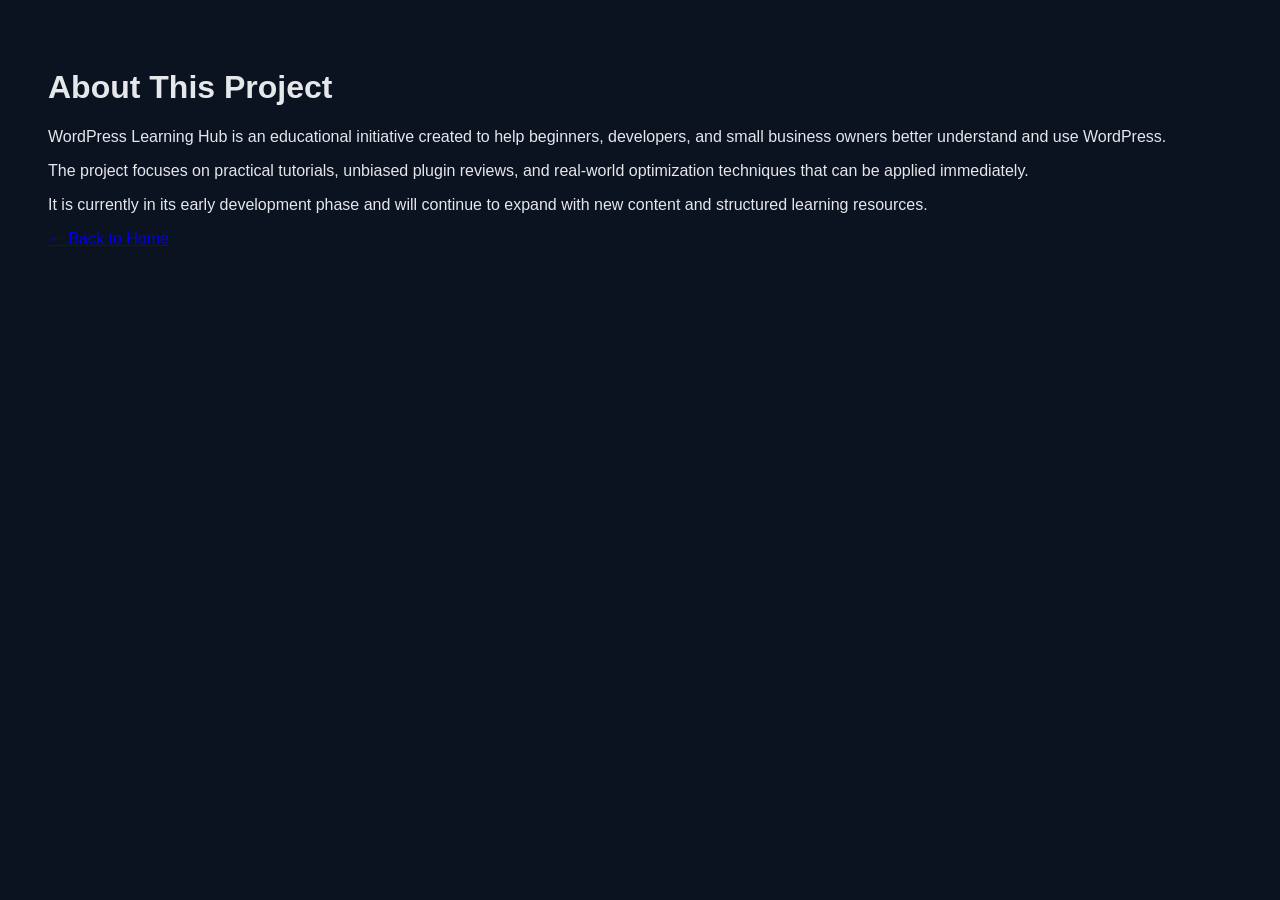
==== about.html @ 6f2369e5 "Create about.html" ====
<!DOCTYPE html>
<html lang="en">
<head>
  <meta charset="UTF-8">
  <title>About - WordPress Learning Hub</title>
</head>
<body style="font-family: Arial; background:#0b1220; color:#e5e7eb; padding:40px;">

<h1>About This Project</h1>

<p>
WordPress Learning Hub is an educational initiative created to help beginners,
developers, and small business owners better understand and use WordPress.
</p>

<p>
The project focuses on practical tutorials, unbiased plugin reviews,
and real-world optimization techniques that can be applied immediately.
</p>

<p>
It is currently in its early development phase and will continue to expand
with new content and structured learning resources.
</p>

<p><a href="index.html">← Back to Home</a></p>

</body>
</html>
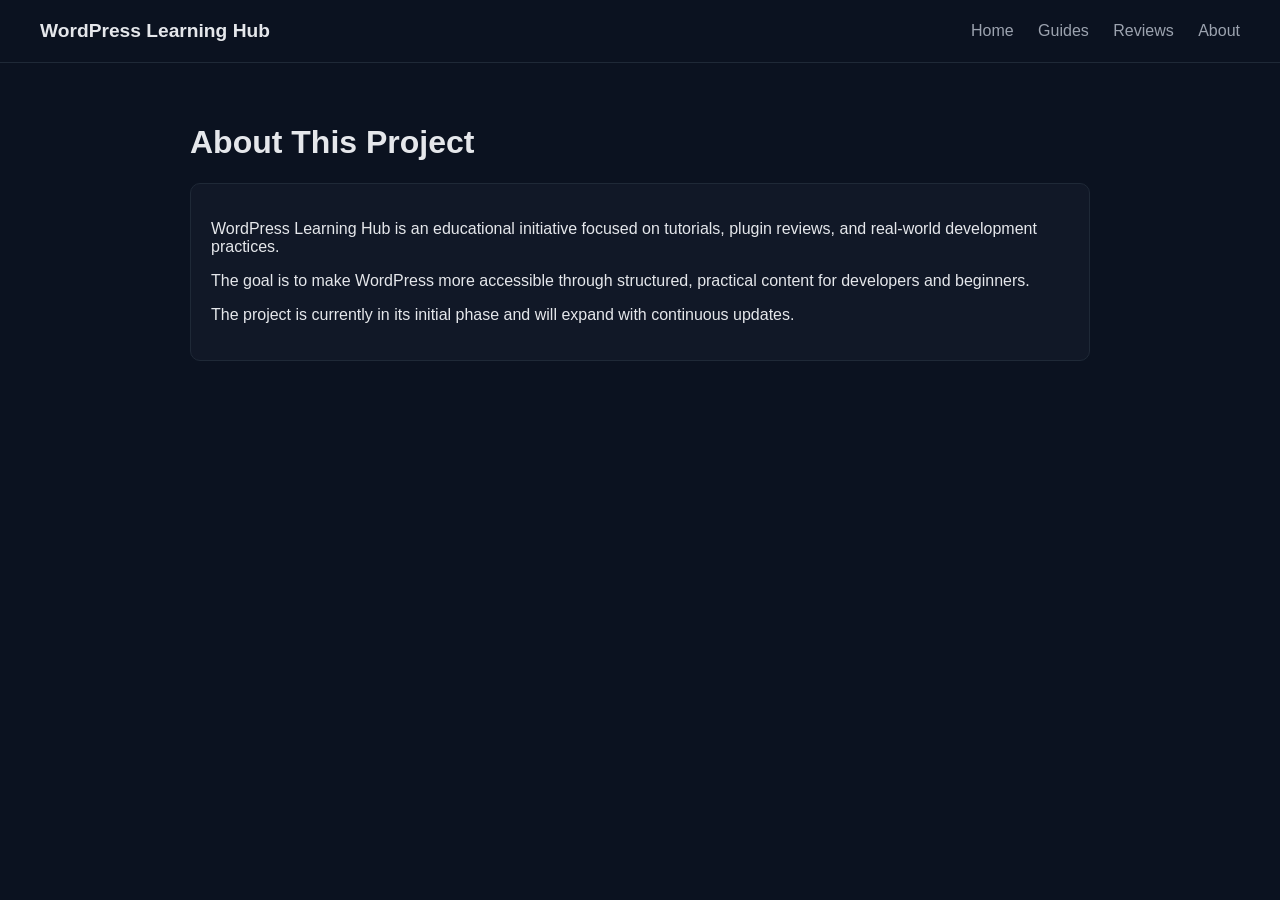
==== commit 53a5eb6d: "Update about.html" ====
--- a/about.html
+++ b/about.html
@@ -3,27 +3,42 @@
 <head>
   <meta charset="UTF-8">
   <title>About - WordPress Learning Hub</title>
+  <link rel="stylesheet" href="style.css">
 </head>
-<body style="font-family: Arial; background:#0b1220; color:#e5e7eb; padding:40px;">
 
-<h1>About This Project</h1>
+<body>
 
-<p>
-WordPress Learning Hub is an educational initiative created to help beginners,
-developers, and small business owners better understand and use WordPress.
-</p>
+<header>
+  <h1>WordPress Learning Hub</h1>
+  <nav>
+    <a href="index.html">Home</a>
+    <a href="guides.html">Guides</a>
+    <a href="reviews.html">Reviews</a>
+    <a href="about.html">About</a>
+  </nav>
+</header>
 
-<p>
-The project focuses on practical tutorials, unbiased plugin reviews,
-and real-world optimization techniques that can be applied immediately.
-</p>
+<div class="section">
+  <h1>About This Project</h1>
 
-<p>
-It is currently in its early development phase and will continue to expand
-with new content and structured learning resources.
-</p>
+  <div class="card">
+    <p>
+      WordPress Learning Hub is an educational initiative focused on tutorials,
+      plugin reviews, and real-world development practices.
+    </p>
 
-<p><a href="index.html">← Back to Home</a></p>
+    <p>
+      The goal is to make WordPress more accessible through structured,
+      practical content for developers and beginners.
+    </p>
+
+    <p>
+      The project is currently in its initial phase and will expand with
+      continuous updates.
+    </p>
+  </div>
+
+</div>
 
 </body>
 </html>
--- a/style.css
+++ b/style.css
@@ -0,0 +1,43 @@
+body {
+  margin: 0;
+  font-family: -apple-system, BlinkMacSystemFont, "Segoe UI", Roboto, Arial;
+  background: #0b1220;
+  color: #e5e7eb;
+}
+
+header {
+  padding: 20px 40px;
+  border-bottom: 1px solid #1f2937;
+  display: flex;
+  justify-content: space-between;
+  align-items: center;
+}
+
+header h1 {
+  font-size: 1.2rem;
+  margin: 0;
+}
+
+nav a {
+  color: #9ca3af;
+  margin-left: 20px;
+  text-decoration: none;
+}
+
+nav a:hover {
+  color: white;
+}
+
+.section {
+  padding: 40px;
+  max-width: 900px;
+  margin: auto;
+}
+
+.card {
+  background: #111827;
+  padding: 20px;
+  border-radius: 10px;
+  border: 1px solid #1f2937;
+  margin-bottom: 20px;
+}
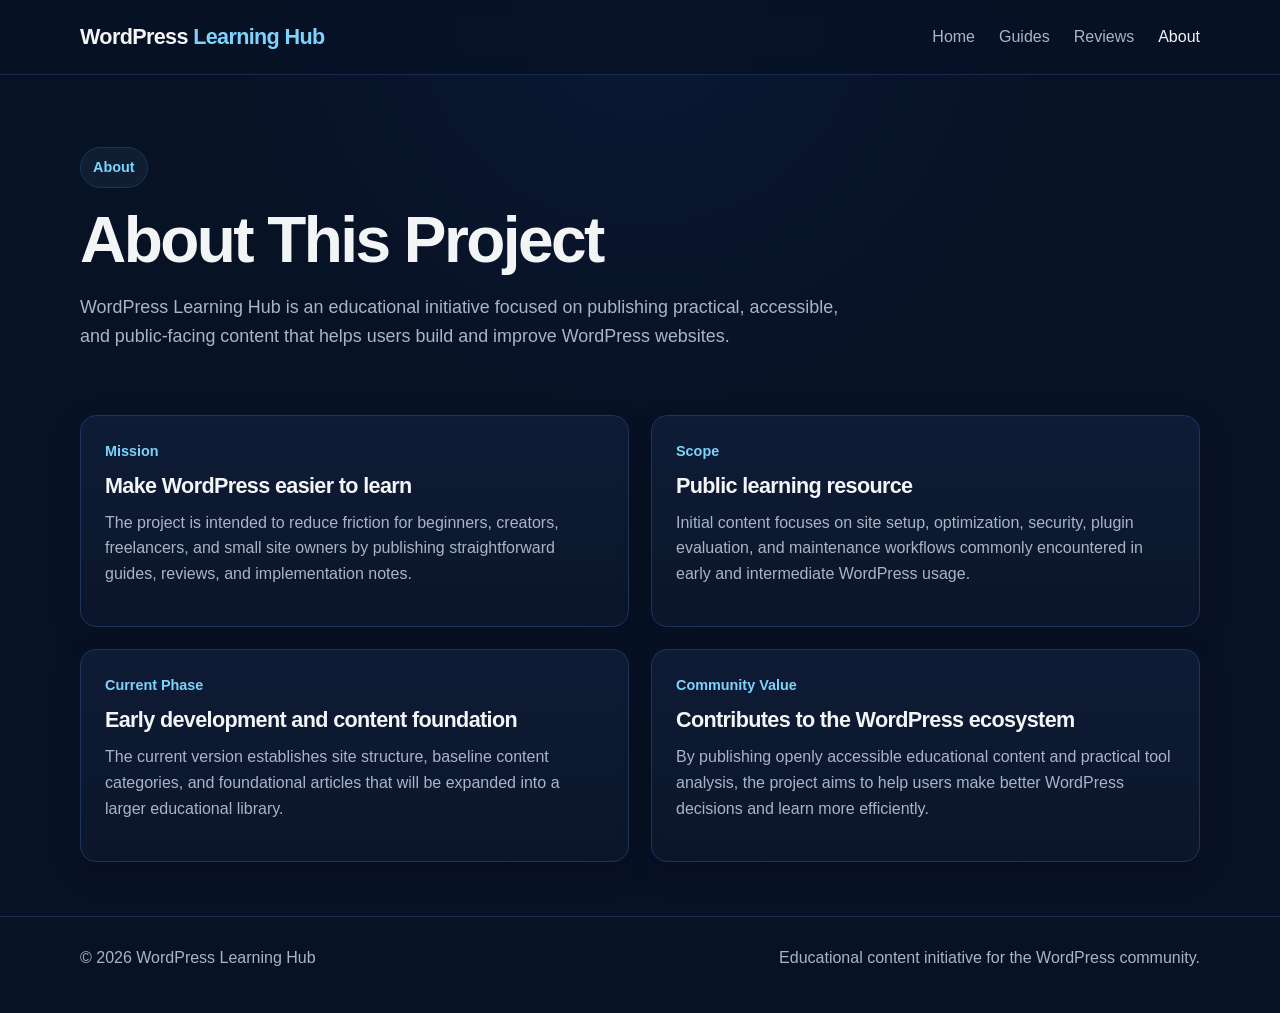
==== commit 42810545: "v2" ====
--- a/about.html
+++ b/about.html
@@ -1,44 +1,83 @@
 <!DOCTYPE html>
 <html lang="en">
 <head>
-  <meta charset="UTF-8">
+  <meta charset="UTF-8" />
+  <meta name="viewport" content="width=device-width, initial-scale=1.0" />
   <title>About - WordPress Learning Hub</title>
-  <link rel="stylesheet" href="style.css">
+  <meta name="description" content="About the WordPress Learning Hub educational project." />
+  <link rel="stylesheet" href="style.css" />
 </head>
+<body>
+  <header class="site-header">
+    <div class="container header-inner">
+      <a class="brand" href="index.html">WordPress <span>Learning Hub</span></a>
+      <nav class="site-nav">
+        <a href="index.html">Home</a>
+        <a href="guides.html">Guides</a>
+        <a href="reviews.html">Reviews</a>
+        <a class="active" href="about.html">About</a>
+      </nav>
+    </div>
+  </header>
 
-<body>
+  <main>
+    <section class="page-hero">
+      <div class="container">
+        <div class="eyebrow">About</div>
+        <h1>About This Project</h1>
+        <p>
+          WordPress Learning Hub is an educational initiative focused on publishing practical,
+          accessible, and public-facing content that helps users build and improve WordPress websites.
+        </p>
+      </div>
+    </section>
 
-<header>
-  <h1>WordPress Learning Hub</h1>
-  <nav>
-    <a href="index.html">Home</a>
-    <a href="guides.html">Guides</a>
-    <a href="reviews.html">Reviews</a>
-    <a href="about.html">About</a>
-  </nav>
-</header>
+    <section class="section">
+      <div class="container grid grid-2">
+        <div class="card">
+          <div class="meta">Mission</div>
+          <h3>Make WordPress easier to learn</h3>
+          <p>
+            The project is intended to reduce friction for beginners, creators, freelancers, and small site owners
+            by publishing straightforward guides, reviews, and implementation notes.
+          </p>
+        </div>
 
-<div class="section">
-  <h1>About This Project</h1>
+        <div class="card">
+          <div class="meta">Scope</div>
+          <h3>Public learning resource</h3>
+          <p>
+            Initial content focuses on site setup, optimization, security, plugin evaluation,
+            and maintenance workflows commonly encountered in early and intermediate WordPress usage.
+          </p>
+        </div>
 
-  <div class="card">
-    <p>
-      WordPress Learning Hub is an educational initiative focused on tutorials,
-      plugin reviews, and real-world development practices.
-    </p>
+        <div class="card">
+          <div class="meta">Current Phase</div>
+          <h3>Early development and content foundation</h3>
+          <p>
+            The current version establishes site structure, baseline content categories,
+            and foundational articles that will be expanded into a larger educational library.
+          </p>
+        </div>
 
-    <p>
-      The goal is to make WordPress more accessible through structured,
-      practical content for developers and beginners.
-    </p>
+        <div class="card">
+          <div class="meta">Community Value</div>
+          <h3>Contributes to the WordPress ecosystem</h3>
+          <p>
+            By publishing openly accessible educational content and practical tool analysis,
+            the project aims to help users make better WordPress decisions and learn more efficiently.
+          </p>
+        </div>
+      </div>
+    </section>
+  </main>
 
-    <p>
-      The project is currently in its initial phase and will expand with
-      continuous updates.
-    </p>
-  </div>
-
-</div>
-
+  <footer class="site-footer">
+    <div class="container footer-inner">
+      <div>© 2026 WordPress Learning Hub</div>
+      <div>Educational content initiative for the WordPress community.</div>
+    </div>
+  </footer>
 </body>
 </html>
--- a/style.css
+++ b/style.css
@@ -1,43 +1,436 @@
+:root {
+  --bg: #081225;
+  --bg-soft: #0d1a33;
+  --panel: #0f1c36;
+  --panel-hover: #152544;
+  --border: #1f335c;
+  --text: #f3f4f6;
+  --muted: #aab4c8;
+  --accent: #7dd3fc;
+  --max-width: 1120px;
+  --radius: 16px;
+  --shadow: 0 10px 30px rgba(0, 0, 0, 0.18);
+}
+
+* {
+  box-sizing: border-box;
+}
+
+html {
+  scroll-behavior: smooth;
+}
+
 body {
   margin: 0;
-  font-family: -apple-system, BlinkMacSystemFont, "Segoe UI", Roboto, Arial;
-  background: #0b1220;
-  color: #e5e7eb;
-}
-
-header {
-  padding: 20px 40px;
-  border-bottom: 1px solid #1f2937;
+  font-family: Inter, -apple-system, BlinkMacSystemFont, "Segoe UI", Roboto, Arial, sans-serif;
+  background:
+    radial-gradient(circle at top, rgba(37, 99, 235, 0.08), transparent 35%),
+    var(--bg);
+  color: var(--text);
+  line-height: 1.6;
+}
+
+a {
+  color: inherit;
+  text-decoration: none;
+}
+
+img {
+  max-width: 100%;
+  display: block;
+}
+
+.container {
+  width: min(var(--max-width), calc(100% - 40px));
+  margin: 0 auto;
+}
+
+.site-header {
+  position: sticky;
+  top: 0;
+  z-index: 20;
+  backdrop-filter: blur(10px);
+  background: rgba(8, 18, 37, 0.82);
+  border-bottom: 1px solid rgba(31, 51, 92, 0.75);
+}
+
+.header-inner {
+  min-height: 74px;
+  display: flex;
+  align-items: center;
+  justify-content: space-between;
+  gap: 24px;
+}
+
+.brand {
+  font-size: 1.35rem;
+  font-weight: 800;
+  letter-spacing: -0.03em;
+}
+
+.brand span {
+  color: var(--accent);
+}
+
+.site-nav {
+  display: flex;
+  gap: 24px;
+  flex-wrap: wrap;
+}
+
+.site-nav a {
+  color: var(--muted);
+  font-weight: 500;
+  transition: color 0.2s ease;
+}
+
+.site-nav a:hover,
+.site-nav a.active {
+  color: var(--text);
+}
+
+.hero {
+  padding: 92px 0 56px;
+}
+
+.hero-inner {
+  max-width: 820px;
+}
+
+.eyebrow {
+  display: inline-block;
+  margin-bottom: 18px;
+  padding: 8px 12px;
+  border: 1px solid var(--border);
+  border-radius: 999px;
+  color: var(--accent);
+  background: rgba(125, 211, 252, 0.06);
+  font-size: 0.9rem;
+  font-weight: 600;
+}
+
+.hero h1,
+.page-hero h1,
+.article-header h1 {
+  margin: 0 0 18px;
+  line-height: 1.08;
+  letter-spacing: -0.04em;
+  font-size: clamp(2.4rem, 5vw, 4.25rem);
+}
+
+.hero p,
+.page-hero p,
+.article-header p {
+  margin: 0;
+  max-width: 760px;
+  color: var(--muted);
+  font-size: 1.12rem;
+}
+
+.hero-actions {
+  margin-top: 32px;
+  display: flex;
+  gap: 14px;
+  flex-wrap: wrap;
+}
+
+.button {
+  display: inline-flex;
+  align-items: center;
+  justify-content: center;
+  min-height: 46px;
+  padding: 0 18px;
+  border-radius: 12px;
+  border: 1px solid var(--border);
+  font-weight: 700;
+  transition: transform 0.15s ease, background 0.2s ease, border-color 0.2s ease;
+}
+
+.button:hover {
+  transform: translateY(-1px);
+}
+
+.button-primary {
+  background: #102446;
+  color: var(--text);
+}
+
+.button-primary:hover {
+  background: #153058;
+}
+
+.button-secondary {
+  background: transparent;
+  color: var(--muted);
+}
+
+.button-secondary:hover {
+  color: var(--text);
+  border-color: #355189;
+}
+
+.section {
+  padding: 34px 0 54px;
+}
+
+.section-header {
+  margin-bottom: 22px;
+}
+
+.section-header h2 {
+  margin: 0 0 10px;
+  font-size: 1.7rem;
+  letter-spacing: -0.03em;
+}
+
+.section-header p {
+  margin: 0;
+  color: var(--muted);
+  max-width: 740px;
+}
+
+.grid {
+  display: grid;
+  gap: 22px;
+}
+
+.grid-3 {
+  grid-template-columns: repeat(3, minmax(0, 1fr));
+}
+
+.grid-2 {
+  grid-template-columns: repeat(2, minmax(0, 1fr));
+}
+
+.card {
+  display: block;
+  background: linear-gradient(180deg, rgba(15, 28, 54, 0.95), rgba(11, 22, 43, 0.98));
+  border: 1px solid var(--border);
+  border-radius: var(--radius);
+  padding: 24px;
+  box-shadow: var(--shadow);
+  transition: transform 0.18s ease, border-color 0.2s ease, background 0.2s ease;
+}
+
+.card:hover {
+  transform: translateY(-3px);
+  border-color: #355189;
+  background: linear-gradient(180deg, rgba(21, 37, 68, 0.98), rgba(12, 24, 46, 1));
+}
+
+.card .meta {
+  margin-bottom: 10px;
+  color: var(--accent);
+  font-size: 0.9rem;
+  font-weight: 700;
+}
+
+.card h3 {
+  margin: 0 0 10px;
+  font-size: 1.35rem;
+  line-height: 1.25;
+  letter-spacing: -0.03em;
+}
+
+.card p {
+  margin: 0 0 16px;
+  color: var(--muted);
+}
+
+.card-link {
+  color: var(--text);
+  font-weight: 700;
+}
+
+.stats {
+  display: grid;
+  grid-template-columns: repeat(3, minmax(0, 1fr));
+  gap: 18px;
+  margin-top: 28px;
+}
+
+.stat {
+  padding: 20px;
+  border-radius: 14px;
+  border: 1px solid var(--border);
+  background: rgba(15, 28, 54, 0.7);
+}
+
+.stat strong {
+  display: block;
+  margin-bottom: 6px;
+  font-size: 1.45rem;
+  letter-spacing: -0.03em;
+}
+
+.stat span {
+  color: var(--muted);
+}
+
+.page-hero,
+.article-header {
+  padding: 72px 0 30px;
+}
+
+.list {
+  display: grid;
+  gap: 18px;
+}
+
+.list-item {
+  display: block;
+  padding: 22px 24px;
+  border: 1px solid var(--border);
+  border-radius: 14px;
+  background: rgba(15, 28, 54, 0.78);
+  transition: transform 0.18s ease, border-color 0.2s ease;
+}
+
+.list-item:hover {
+  transform: translateY(-2px);
+  border-color: #355189;
+}
+
+.list-item .meta {
+  color: var(--accent);
+  font-size: 0.9rem;
+  font-weight: 700;
+  margin-bottom: 8px;
+}
+
+.list-item h2 {
+  margin: 0 0 8px;
+  font-size: 1.45rem;
+  letter-spacing: -0.03em;
+}
+
+.list-item p {
+  margin: 0;
+  color: var(--muted);
+}
+
+.article-layout {
+  padding: 0 0 64px;
+}
+
+.article-shell {
+  display: grid;
+  grid-template-columns: minmax(0, 1fr) 280px;
+  gap: 28px;
+  align-items: start;
+}
+
+.article-main {
+  border: 1px solid var(--border);
+  border-radius: 18px;
+  background: rgba(15, 28, 54, 0.78);
+  padding: 30px;
+  box-shadow: var(--shadow);
+}
+
+.article-main h2 {
+  margin-top: 0;
+  font-size: 1.5rem;
+  letter-spacing: -0.03em;
+}
+
+.article-main h3 {
+  margin-top: 28px;
+  font-size: 1.15rem;
+}
+
+.article-main p,
+.article-main li {
+  color: #d8deea;
+}
+
+.article-main ul {
+  padding-left: 20px;
+}
+
+.article-sidebar {
+  position: sticky;
+  top: 96px;
+}
+
+.sidebar-card {
+  border: 1px solid var(--border);
+  border-radius: 16px;
+  background: rgba(15, 28, 54, 0.78);
+  padding: 22px;
+  box-shadow: var(--shadow);
+}
+
+.sidebar-card h3 {
+  margin-top: 0;
+  font-size: 1.1rem;
+}
+
+.sidebar-card p,
+.sidebar-card li {
+  color: var(--muted);
+}
+
+.sidebar-card ul {
+  padding-left: 18px;
+  margin-bottom: 0;
+}
+
+.site-footer {
+  padding: 28px 0 42px;
+  border-top: 1px solid rgba(31, 51, 92, 0.75);
+  color: var(--muted);
+}
+
+.footer-inner {
   display: flex;
   justify-content: space-between;
-  align-items: center;
-}
-
-header h1 {
-  font-size: 1.2rem;
-  margin: 0;
-}
-
-nav a {
-  color: #9ca3af;
-  margin-left: 20px;
-  text-decoration: none;
-}
-
-nav a:hover {
-  color: white;
-}
-
-.section {
-  padding: 40px;
-  max-width: 900px;
-  margin: auto;
-}
-
-.card {
-  background: #111827;
-  padding: 20px;
-  border-radius: 10px;
-  border: 1px solid #1f2937;
-  margin-bottom: 20px;
-}
+  gap: 18px;
+  flex-wrap: wrap;
+}
+
+.muted {
+  color: var(--muted);
+}
+
+@media (max-width: 960px) {
+  .grid-3,
+  .grid-2,
+  .stats,
+  .article-shell {
+    grid-template-columns: 1fr;
+  }
+
+  .article-sidebar {
+    position: static;
+  }
+}
+
+@media (max-width: 640px) {
+  .header-inner {
+    align-items: flex-start;
+    flex-direction: column;
+    padding: 16px 0;
+  }
+
+  .site-nav {
+    gap: 16px;
+  }
+
+  .hero,
+  .page-hero,
+  .article-header {
+    padding-top: 56px;
+  }
+
+  .container {
+    width: min(var(--max-width), calc(100% - 24px));
+  }
+
+  .card,
+  .article-main,
+  .sidebar-card,
+  .list-item {
+    padding: 20px;
+  }
+}
